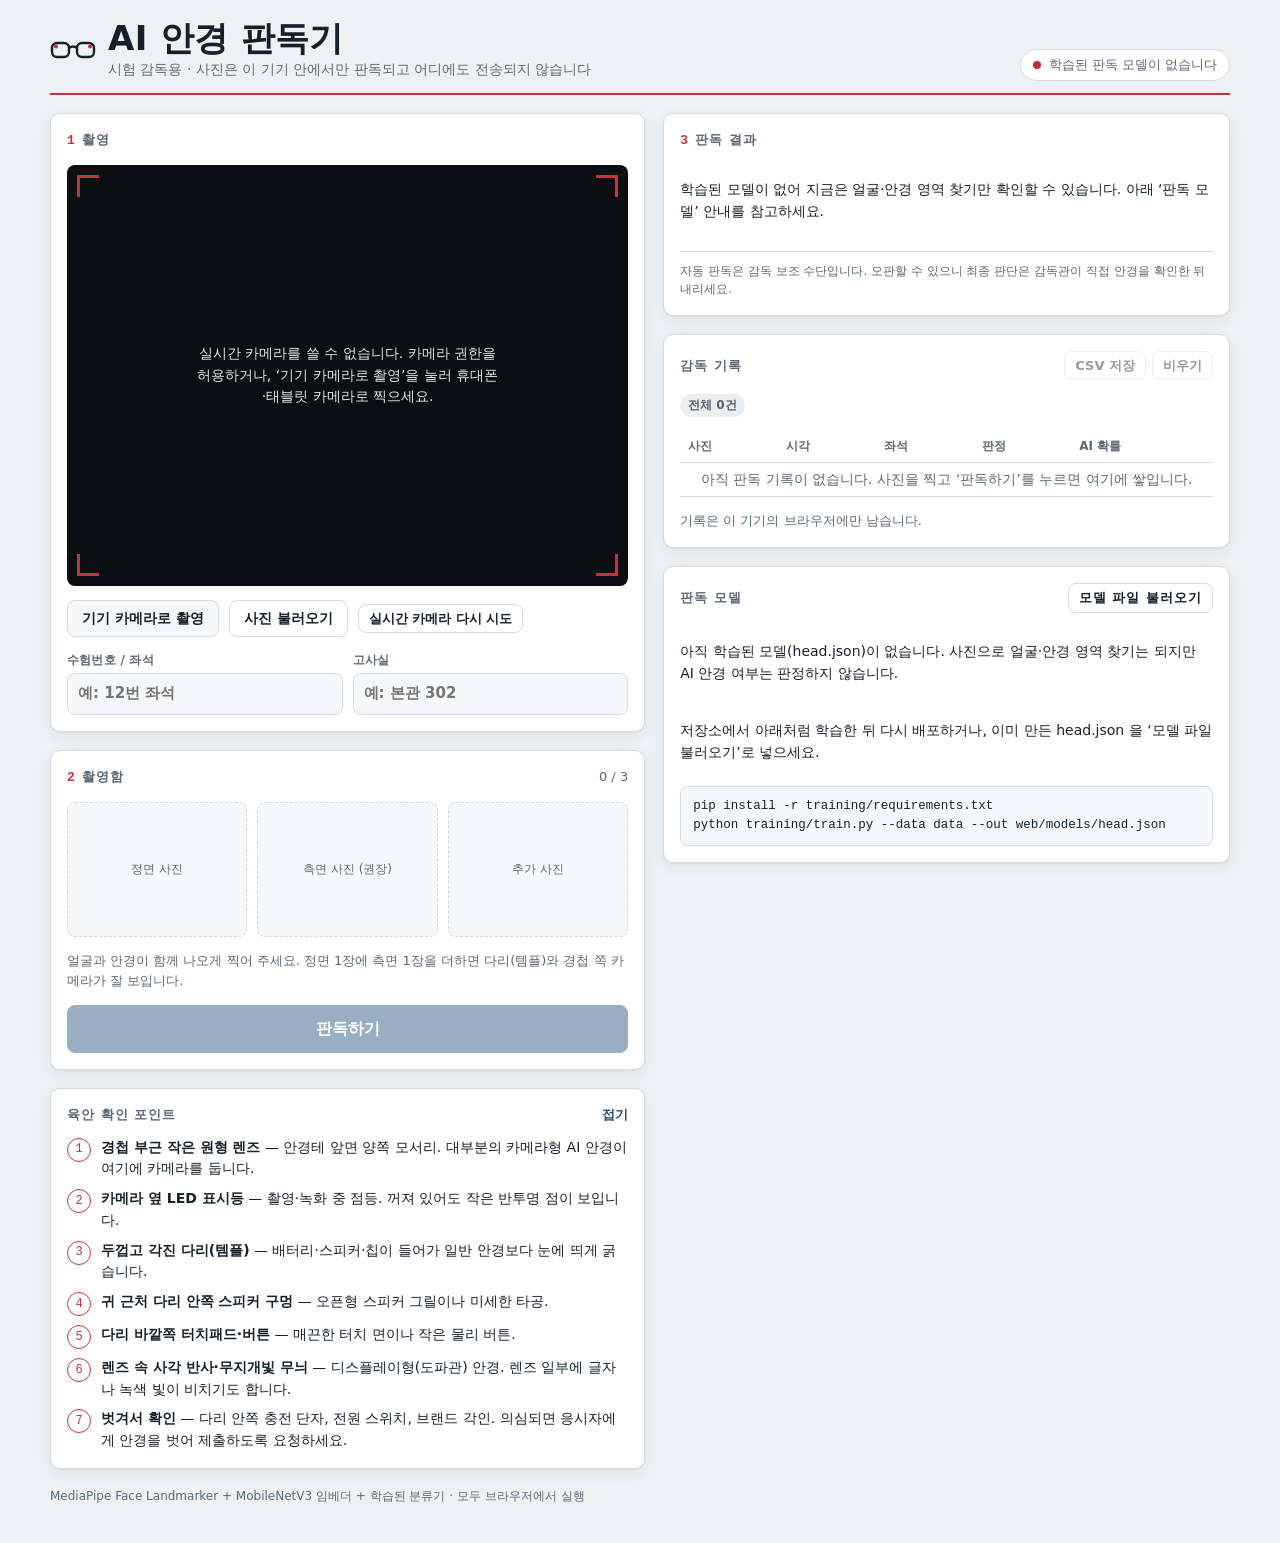
==== web/index.html @ 9c8a33b9 "AI 안경 판독기: 기기 내 ML 파이프라인과 웹 앱 - web/: GitHub Pages용 정적 앱. 카메라 촬영 → MediaPipe Face Landmarker로   안경 전" ====
<!doctype html>
<html lang="ko">
<head>
<meta charset="utf-8">
<meta name="viewport" content="width=device-width, initial-scale=1, viewport-fit=cover">
<title>AI 안경 판독기</title>
<meta name="description" content="시험 감독관이 응시자의 안경을 촬영하면 기기 안에서 AI 안경 여부를 판독합니다. 사진은 외부로 전송되지 않습니다.">
<meta name="theme-color" content="#1f4e79">
<link rel="icon" href="data:image/svg+xml,%3Csvg xmlns='http://www.w3.org/2000/svg' viewBox='0 0 46 30'%3E%3Crect x='2' y='7' width='17' height='14' rx='5' fill='none' stroke='%231f4e79' stroke-width='3'/%3E%3Crect x='27' y='7' width='17' height='14' rx='5' fill='none' stroke='%231f4e79' stroke-width='3'/%3E%3Ccircle cx='6' cy='10.5' r='2.5' fill='%23c8323c'/%3E%3C/svg%3E">
<link rel="manifest" href="manifest.webmanifest">
<link rel="stylesheet" href="styles.css">
</head>
<body>
<div class="wrap">
  <header class="top">
    <div class="brand">
      <svg width="46" height="30" viewBox="0 0 46 30" aria-hidden="true">
        <rect x="2" y="7" width="17" height="14" rx="5" fill="none" stroke="currentColor" stroke-width="2.4"/>
        <rect x="27" y="7" width="17" height="14" rx="5" fill="none" stroke="currentColor" stroke-width="2.4"/>
        <path d="M19 12 q4 -3 8 0" fill="none" stroke="currentColor" stroke-width="2.4"/>
        <circle cx="6" cy="10.5" r="2" fill="#c8323c"/>
        <circle cx="40" cy="10.5" r="2" fill="#c8323c"/>
      </svg>
      <div>
        <h1>AI 안경 판독기</h1>
        <p class="sub">시험 감독용 · 사진은 이 기기 안에서만 판독되고 어디에도 전송되지 않습니다</p>
      </div>
    </div>
    <span class="svc"><span class="dot" id="svcDot"></span><span id="svcText">판독 모델 불러오는 중…</span></span>
  </header>

  <div class="grid">
    <div class="col">
      <section class="panel" aria-labelledby="h-shoot">
        <h2 id="h-shoot"><span><span class="step">1</span>촬영</span><span id="camName" style="font-weight:500;letter-spacing:0"></span></h2>
        <div class="vf" id="vf">
          <video id="video" playsinline muted autoplay hidden></video>
          <div class="guide" id="guide" hidden></div>
          <span class="corner c1"></span><span class="corner c2"></span><span class="corner c3"></span><span class="corner c4"></span>
          <span class="zoomtag" id="zoomTag" hidden>1.0×</span>
          <div class="msg" id="vfMsg"><p id="vfMsgText">카메라를 켜는 중입니다…</p></div>
          <div class="flash" id="flash"></div>
        </div>

        <div class="controls" id="liveControls" hidden>
          <button class="shutter" id="shutter" aria-label="촬영" title="촬영 (스페이스바)"></button>
          <label class="zoom" for="zoom">확대
            <input type="range" id="zoom" min="1" max="3" step="0.1" value="1">
          </label>
          <button class="small" id="flip" hidden>카메라 전환</button>
        </div>

        <div class="controls">
          <label class="btn" for="fileCam">기기 카메라로 촬영
            <input type="file" id="fileCam" accept="image/*" capture="environment">
          </label>
          <label class="btn ghost" for="fileUp">사진 불러오기
            <input type="file" id="fileUp" accept="image/*" multiple>
          </label>
          <button class="ghost small" id="retryCam" hidden>실시간 카메라 다시 시도</button>
        </div>

        <div class="fields">
          <label class="f" for="seat">수험번호 / 좌석
            <input id="seat" type="text" autocomplete="off" placeholder="예: 12번 좌석">
          </label>
          <label class="f" for="room">고사실
            <input id="room" type="text" autocomplete="off" placeholder="예: 본관 302">
          </label>
        </div>
      </section>

      <section class="panel" aria-labelledby="h-tray">
        <h2 id="h-tray"><span><span class="step">2</span>촬영함</span><span id="trayCount" style="font-weight:500;letter-spacing:0">0 / 3</span></h2>
        <div class="tray" id="tray"></div>
        <p class="hint">얼굴과 안경이 함께 나오게 찍어 주세요. 정면 1장에 측면 1장을 더하면 다리(템플)와 경첩 쪽 카메라가 잘 보입니다.</p>
        <div class="analyze-row">
          <button class="primary" id="analyze" disabled>판독하기</button>
        </div>
      </section>

      <section class="panel">
        <details class="check" id="checklist">
          <summary>육안 확인 포인트</summary>
          <ol class="cl">
            <li><span><b>경첩 부근 작은 원형 렌즈</b> — 안경테 앞면 양쪽 모서리. 대부분의 카메라형 AI 안경이 여기에 카메라를 둡니다.</span></li>
            <li><span><b>카메라 옆 LED 표시등</b> — 촬영·녹화 중 점등. 꺼져 있어도 작은 반투명 점이 보입니다.</span></li>
            <li><span><b>두껍고 각진 다리(템플)</b> — 배터리·스피커·칩이 들어가 일반 안경보다 눈에 띄게 굵습니다.</span></li>
            <li><span><b>귀 근처 다리 안쪽 스피커 구멍</b> — 오픈형 스피커 그릴이나 미세한 타공.</span></li>
            <li><span><b>다리 바깥쪽 터치패드·버튼</b> — 매끈한 터치 면이나 작은 물리 버튼.</span></li>
            <li><span><b>렌즈 속 사각 반사·무지개빛 무늬</b> — 디스플레이형(도파관) 안경. 렌즈 일부에 글자나 녹색 빛이 비치기도 합니다.</span></li>
            <li><span><b>벗겨서 확인</b> — 다리 안쪽 충전 단자, 전원 스위치, 브랜드 각인. 의심되면 응시자에게 안경을 벗어 제출하도록 요청하세요.</span></li>
          </ol>
        </details>
      </section>
    </div>

    <div class="col">
      <section class="panel" aria-labelledby="h-result" aria-live="polite">
        <h2 id="h-result"><span><span class="step">3</span>판독 결과</span></h2>
        <div id="result"></div>
        <p class="disclaimer">자동 판독은 감독 보조 수단입니다. 오판할 수 있으니 최종 판단은 감독관이 직접 안경을 확인한 뒤 내리세요.</p>
      </section>

      <section class="panel" aria-labelledby="h-log">
        <h2 id="h-log"><span>감독 기록</span>
          <span style="display:flex;gap:6px">
            <button class="small ghost" id="exportCsv">CSV 저장</button>
            <button class="small ghost" id="clearLog">비우기</button>
          </span>
        </h2>
        <div class="counts" id="counts"></div>
        <div id="confirmBox" hidden></div>
        <div class="logwrap"><table class="log">
          <thead><tr><th>사진</th><th>시각</th><th>좌석</th><th>판정</th><th>AI 확률</th></tr></thead>
          <tbody id="logBody"></tbody>
        </table></div>
        <p class="hint">기록은 이 기기의 브라우저에만 남습니다.</p>
      </section>

      <section class="panel model" aria-labelledby="h-model">
        <h2 id="h-model"><span>판독 모델</span>
          <span style="display:flex;gap:6px">
            <label class="btn small ghost" for="headFile">모델 파일 불러오기
              <input type="file" id="headFile" accept=".json,application/json">
            </label>
            <button class="small ghost" id="resetHead" hidden>기본 모델로</button>
          </span>
        </h2>
        <div id="modelInfo"></div>
      </section>
    </div>
  </div>

  <footer class="foot">
    <span>MediaPipe Face Landmarker + MobileNetV3 임베더 + 학습된 분류기 · 모두 브라우저에서 실행</span>
    <a href="https://github.com/" id="repoLink" rel="noopener">소스 코드 · 모델 학습 방법</a>
  </footer>
</div>
<script type="module" src="app.js"></script>
</body>
</html>
---- web/styles.css ----
/* Layout: 감독관 작업대 — 왼쪽 촬영(뷰파인더·촬영함), 오른쪽 판독 결과와 감독 기록. 좁은 화면에서는 한 열. */
:root {
  --bg: #eef1f4;
  --surface: #ffffff;
  --surface-2: #f5f7f9;
  --line: #d5dbe2;
  --fg: #16202b;
  --muted: #5b6876;
  --accent: #1f4e79;          /* 감독 잉크 블루 */
  --accent-fg: #ffffff;
  --omr: #c8323c;             /* OMR 답안지 적색 — 장식 선에만 */
  --ai: #c62f2f;     --ai-bg: #fbe9e9;
  --sus: #a85d00;    --sus-bg: #fdf1df;
  --ok: #1d7a46;     --ok-bg: #e5f4ea;
  --na: #55606c;     --na-bg: #eceff2;
  --shadow: 0 1px 2px rgba(22,32,43,.06), 0 4px 16px rgba(22,32,43,.06);
  --f-display: "Pretendard", "Apple SD Gothic Neo", "Malgun Gothic", "Noto Sans KR", system-ui, sans-serif;
  --f-body: "Pretendard", "Apple SD Gothic Neo", "Malgun Gothic", "Noto Sans KR", system-ui, sans-serif;
  --f-mono: ui-monospace, "SFMono-Regular", Menlo, monospace;
  --r: 10px;
}
@media (prefers-color-scheme: dark) {
  :root:not([data-theme="light"]) {
    --bg: #0f151c; --surface: #17202a; --surface-2: #1d2733; --line: #2c3946;
    --fg: #e6ebf0; --muted: #98a5b3; --accent: #7fb2e5; --accent-fg: #0b1622; --omr: #e0646c;
    --ai: #ff7b74; --ai-bg: #3a1c1c; --sus: #f0b057; --sus-bg: #3a2a12;
    --ok: #5fcf8c; --ok-bg: #15301f; --na: #a9b4bf; --na-bg: #232d38;
    --shadow: 0 1px 2px rgba(0,0,0,.3), 0 4px 16px rgba(0,0,0,.25);
    color-scheme: dark;
  }
}
:root[data-theme="dark"] {
  --bg: #0f151c; --surface: #17202a; --surface-2: #1d2733; --line: #2c3946;
  --fg: #e6ebf0; --muted: #98a5b3; --accent: #7fb2e5; --accent-fg: #0b1622; --omr: #e0646c;
  --ai: #ff7b74; --ai-bg: #3a1c1c; --sus: #f0b057; --sus-bg: #3a2a12;
  --ok: #5fcf8c; --ok-bg: #15301f; --na: #a9b4bf; --na-bg: #232d38;
  --shadow: 0 1px 2px rgba(0,0,0,.3), 0 4px 16px rgba(0,0,0,.25);
  color-scheme: dark;
}
* { box-sizing: border-box; }
html { -webkit-text-size-adjust: 100%; }
[hidden] { display: none !important; }
img { max-width: 100%; }
body {
  margin: 0;
  background: var(--bg); color: var(--fg);
  font-family: var(--f-body); font-size: 15px; line-height: 1.55;
  padding-left: max(16px, env(safe-area-inset-left, 0px));
  padding-right: max(16px, env(safe-area-inset-right, 0px));
  padding-block: 20px 40px;
}
.wrap { max-width: 1180px; margin: 0 auto; display: grid; gap: 18px; }

header.top { display: flex; flex-wrap: wrap; align-items: flex-end; justify-content: space-between; gap: 10px 20px;
  border-bottom: 2px solid var(--omr); padding-bottom: 12px; }
.brand { display: flex; align-items: center; gap: 12px; }
.brand svg { flex: none; }
h1 { font-family: var(--f-display); font-weight: 800; font-size: clamp(26px, 4vw, 34px); line-height: 1.1; margin: 0; letter-spacing: .01em; text-wrap: balance; }
.sub { margin: 2px 0 0; color: var(--muted); font-size: 14px; }
.svc { display: inline-flex; align-items: center; gap: 8px; font-size: 13px; color: var(--muted);
  background: var(--surface); border: 1px solid var(--line); border-radius: 999px; padding: 5px 12px; }
.dot { width: 8px; height: 8px; border-radius: 50%; background: var(--na); }
.dot.on { background: var(--ok); } .dot.off { background: var(--ai); }

.grid { display: grid; grid-template-columns: minmax(0, 1.05fr) minmax(0, 1fr); gap: 18px; align-items: start; }
@media (max-width: 900px) { .grid { grid-template-columns: minmax(0, 1fr); } }
.col { display: grid; gap: 18px; min-width: 0; }

.panel { background: var(--surface); border: 1px solid var(--line); border-radius: var(--r); box-shadow: var(--shadow); padding: 16px; display: grid; gap: 14px; min-width: 0; }
.panel h2 { margin: 0; font-size: 13px; font-weight: 700; letter-spacing: .08em; color: var(--muted); display: flex; align-items: center; justify-content: space-between; gap: 8px; }
.panel h2 .step { color: var(--omr); font-family: var(--f-mono); margin-right: 6px; }

/* viewfinder */
.vf { position: relative; aspect-ratio: 4 / 3; max-width: 100%; background: #0b0f14; border-radius: 8px; overflow: hidden; }
.vf video { width: 100%; height: 100%; object-fit: cover; transform-origin: center; }
.vf .guide { position: absolute; inset: 22% 14%; border: 2px dashed rgba(255,255,255,.75); border-radius: 40% / 30%; pointer-events: none; }
.vf .guide::after { content: "안경이 이 안에 크게 들어오게"; position: absolute; left: 50%; bottom: -30px; transform: translateX(-50%); white-space: nowrap;
  color: #fff; font-size: 12px; background: rgba(0,0,0,.55); padding: 2px 8px; border-radius: 4px; }
.vf .corner { position: absolute; width: 22px; height: 22px; border: 3px solid var(--omr); }
.vf .c1 { top: 10px; left: 10px; border-right: 0; border-bottom: 0; }
.vf .c2 { top: 10px; right: 10px; border-left: 0; border-bottom: 0; }
.vf .c3 { bottom: 10px; left: 10px; border-right: 0; border-top: 0; }
.vf .c4 { bottom: 10px; right: 10px; border-left: 0; border-top: 0; }
.vf .zoomtag { position: absolute; top: 12px; left: 50%; transform: translateX(-50%); font-family: var(--f-mono); font-size: 12px; color: #fff; background: rgba(0,0,0,.5); padding: 2px 8px; border-radius: 4px; }
.vf .msg { position: absolute; inset: 0; display: grid; place-items: center; text-align: center; padding: 24px; color: #dfe6ee; gap: 12px; align-content: center; }
.vf .msg p { margin: 0; max-width: 34ch; font-size: 14px; }
.vf .flash { position: absolute; inset: 0; background: #fff; opacity: 0; pointer-events: none; transition: opacity .25s; }
.vf .flash.go { opacity: .8; transition: none; }

.controls { display: flex; flex-wrap: wrap; gap: 10px; align-items: center; }
.zoom { display: flex; align-items: center; gap: 8px; flex: 1 1 180px; min-width: 0; font-size: 13px; color: var(--muted); }
.zoom input { flex: 1; min-width: 0; accent-color: var(--accent); }

button, .btn { font: inherit; font-weight: 600; font-size: 14px; border-radius: 8px; padding: 9px 14px; cursor: pointer; border: 1px solid var(--line);
  background: var(--surface-2); color: var(--fg); display: inline-flex; align-items: center; justify-content: center; gap: 6px; line-height: 1.2; }
button:hover:not(:disabled), .btn:hover { border-color: var(--accent); }
button:focus-visible, .btn:focus-within, input:focus-visible, select:focus-visible { outline: 3px solid color-mix(in srgb, var(--accent) 45%, transparent); outline-offset: 2px; }
button:disabled { opacity: .45; cursor: not-allowed; }
.primary { background: var(--accent); color: var(--accent-fg); border-color: var(--accent); }
.shutter { width: 64px; height: 64px; border-radius: 50%; padding: 0; background: var(--surface); border: 4px solid var(--accent); position: relative; flex: none; }
.shutter::after { content: ""; position: absolute; inset: 6px; border-radius: 50%; background: var(--omr); }
.shutter:active::after { inset: 9px; }
.btn input[type=file] { position: absolute; width: 1px; height: 1px; opacity: 0; pointer-events: none; }
.btn { position: relative; }
.ghost { background: transparent; }
.small { padding: 6px 10px; font-size: 13px; }

.fields { display: grid; grid-template-columns: repeat(auto-fit, minmax(150px, 1fr)); gap: 10px; }
label.f { display: grid; gap: 4px; font-size: 12px; color: var(--muted); font-weight: 600; letter-spacing: .02em; }
label.f input { font: inherit; font-variant-numeric: tabular-nums; font-size: 15px; color: var(--fg); background: var(--surface-2); border: 1px solid var(--line); border-radius: 8px; padding: 8px 10px; width: 100%; }

/* tray */
.tray { display: grid; grid-template-columns: repeat(3, minmax(0, 1fr)); gap: 10px; }
.slot { aspect-ratio: 4 / 3; border: 1.5px dashed var(--line); border-radius: 8px; display: grid; place-items: center; color: var(--muted); font-size: 12px; text-align: center; position: relative; overflow: hidden; background: var(--surface-2); }
.slot img { width: 100%; height: 100%; object-fit: cover; }
.slot .rm { position: absolute; top: 4px; right: 4px; width: 26px; height: 26px; padding: 0; border-radius: 50%; background: rgba(0,0,0,.6); color: #fff; border: 0; font-size: 15px; }
.slot .lbl { position: absolute; left: 4px; bottom: 4px; font-size: 11px; background: rgba(0,0,0,.6); color: #fff; padding: 1px 6px; border-radius: 4px; }
.hint { margin: 0; font-size: 13px; color: var(--muted); }
.analyze-row { display: flex; gap: 10px; flex-wrap: wrap; }
.analyze-row .primary { flex: 1 1 220px; padding: 13px 16px; font-size: 16px; }

/* result */
.verdict { border-radius: 10px; padding: 16px; display: grid; gap: 10px; border: 1px solid transparent; }
.verdict.ai { background: var(--ai-bg); border-color: color-mix(in srgb, var(--ai) 40%, transparent); --v: var(--ai); }
.verdict.sus { background: var(--sus-bg); border-color: color-mix(in srgb, var(--sus) 40%, transparent); --v: var(--sus); }
.verdict.ok { background: var(--ok-bg); border-color: color-mix(in srgb, var(--ok) 40%, transparent); --v: var(--ok); }
.verdict.na { background: var(--na-bg); border-color: var(--line); --v: var(--na); }
.vhead { display: flex; align-items: center; justify-content: space-between; gap: 10px; flex-wrap: wrap; }
.vlabel { font-family: var(--f-display); font-weight: 800; font-size: clamp(24px, 3.4vw, 30px); color: var(--v); line-height: 1.1; }
.badge { font-size: 11px; font-weight: 700; letter-spacing: .06em; padding: 2px 8px; border-radius: 4px; background: var(--surface); color: var(--muted); border: 1px solid var(--line); }
.meter { display: grid; gap: 4px; }
.meter .bar { height: 8px; border-radius: 4px; background: color-mix(in srgb, var(--v) 18%, transparent); overflow: hidden; }
.meter .bar i { display: block; height: 100%; background: var(--v); border-radius: 4px; transition: width .5s; }
.meter .cap { display: flex; justify-content: space-between; font-size: 12px; color: var(--muted); font-variant-numeric: tabular-nums; }
.vsum { margin: 0; font-size: 15px; }
.vmodel { font-size: 13px; color: var(--muted); margin: 0; }
.vmodel b { color: var(--fg); }
.sec h3 { margin: 0 0 6px; font-size: 13px; font-weight: 700; color: var(--muted); }
ul.ev { list-style: none; margin: 0; padding: 0; display: grid; gap: 6px; }
ul.ev li { display: grid; grid-template-columns: auto minmax(0, 1fr); gap: 10px; align-items: start; padding: 8px 10px; background: var(--surface-2); border-radius: 8px; font-size: 14px; }
.chip { font-size: 11px; font-weight: 700; padding: 2px 7px; border-radius: 999px; white-space: nowrap; margin-top: 2px; }
.chip.ai { background: var(--ai-bg); color: var(--ai); }
.chip.reg { background: var(--ok-bg); color: var(--ok); }
.chip.neu { background: var(--na-bg); color: var(--na); }
ul.ev b { font-weight: 600; }
ol.steps { margin: 0; padding-left: 20px; display: grid; gap: 4px; font-size: 14px; }
.status { display: flex; align-items: center; gap: 10px; font-size: 14px; color: var(--muted); }
.spin { width: 18px; height: 18px; border: 2.5px solid var(--line); border-top-color: var(--accent); border-radius: 50%; animation: sp 0.8s linear infinite; flex: none; }
@keyframes sp { to { transform: rotate(360deg); } }
.err { background: var(--ai-bg); color: var(--fg); border-radius: 8px; padding: 10px 12px; font-size: 14px; }
.disclaimer { font-size: 12px; color: var(--muted); margin: 0; border-top: 1px solid var(--line); padding-top: 10px; }

/* log */
.logwrap { overflow-x: auto; }
table.log { width: 100%; border-collapse: collapse; font-size: 13px; min-width: 460px; }
table.log th { text-align: left; font-weight: 600; color: var(--muted); font-size: 12px; padding: 6px 8px; border-bottom: 1px solid var(--line); white-space: nowrap; }
table.log td { padding: 6px 8px; border-bottom: 1px solid var(--line); vertical-align: middle; }
table.log td.mono { font-family: var(--f-mono); font-variant-numeric: tabular-nums; white-space: nowrap; }
table.log img { width: 52px; height: 39px; object-fit: cover; border-radius: 4px; display: block; }
.pill { font-size: 12px; font-weight: 700; padding: 2px 8px; border-radius: 999px; white-space: nowrap; }
.pill.ai { background: var(--ai-bg); color: var(--ai); } .pill.sus { background: var(--sus-bg); color: var(--sus); }
.pill.ok { background: var(--ok-bg); color: var(--ok); } .pill.na { background: var(--na-bg); color: var(--na); }
.counts { display: flex; flex-wrap: wrap; gap: 6px; }
.empty { color: var(--muted); font-size: 14px; text-align: center; padding: 14px 8px; }
.confirm { display: flex; flex-wrap: wrap; gap: 8px; align-items: center; font-size: 13px; background: var(--ai-bg); padding: 8px 10px; border-radius: 8px; }

/* checklist */
details.check summary { cursor: pointer; font-weight: 700; font-size: 13px; letter-spacing: .08em; color: var(--muted); list-style: none; display: flex; justify-content: space-between; }
details.check summary::-webkit-details-marker { display: none; }
details.check summary::after { content: "펼치기"; font-weight: 600; letter-spacing: 0; color: var(--accent); }
details.check[open] summary::after { content: "접기"; }
.cl { margin: 12px 0 0; padding: 0; list-style: none; display: grid; gap: 8px; counter-reset: c; }
.cl li { display: grid; grid-template-columns: 26px minmax(0, 1fr); gap: 8px; font-size: 14px; counter-increment: c; }
.cl li::before { content: counter(c); font-family: var(--f-mono); font-size: 12px; width: 22px; height: 22px; border-radius: 50%; border: 1.5px solid var(--omr); color: var(--omr); display: grid; place-items: center; margin-top: 1px; }
.cl b { font-weight: 600; }

@media (prefers-reduced-motion: reduce) { .spin { animation-duration: 2.4s; } .meter .bar i, .vf .flash { transition: none; } }

/* on-device model additions */
.probs { display: grid; gap: 6px; }
.prow { display: grid; grid-template-columns: 7.5em minmax(0, 1fr) 3.2em; gap: 8px; align-items: center; font-size: 13px; }
.prow .pb { height: 8px; border-radius: 4px; background: var(--surface-2); overflow: hidden; border: 1px solid var(--line); }
.prow .pb i { display: block; height: 100%; }
.prow .pv { text-align: right; font-variant-numeric: tabular-nums; color: var(--muted); }
.prow.ai .pb i { background: var(--ai); } .prow.reg .pb i { background: var(--ok); } .prow.na .pb i { background: var(--na); }
.shots { display: grid; gap: 10px; }
.shot { display: grid; grid-template-columns: minmax(0, 2fr) minmax(0, 1fr) minmax(0, 1fr); gap: 6px; align-items: end; }
.shot figure { margin: 0; display: grid; gap: 3px; min-width: 0; }
.shot canvas, .shot img { width: 100%; height: 72px; object-fit: contain; background: var(--surface-2); border-radius: 6px; border: 1px solid var(--line); }
.shot figcaption { font-size: 11px; color: var(--muted); }
.shot .noface { grid-column: 1 / -1; font-size: 13px; color: var(--muted); background: var(--surface-2); border-radius: 6px; padding: 8px 10px; }
.shot-head { display: flex; justify-content: space-between; gap: 8px; font-size: 12px; color: var(--muted); grid-column: 1 / -1; }
.shot-head b { color: var(--fg); font-weight: 600; }
.setup { display: grid; gap: 8px; font-size: 14px; }
.setup code, .model code { font-family: var(--f-mono); font-size: 12.5px; background: var(--surface-2); border: 1px solid var(--line); border-radius: 4px; padding: 1px 5px; }
.setup pre { margin: 0; font-family: var(--f-mono); font-size: 12.5px; background: var(--surface-2); border: 1px solid var(--line); border-radius: 8px; padding: 10px 12px; overflow-x: auto; }
.model dl { margin: 0; display: grid; grid-template-columns: auto minmax(0, 1fr); gap: 4px 14px; font-size: 13px; }
.model dt { color: var(--muted); }
.model dd { margin: 0; font-variant-numeric: tabular-nums; overflow-wrap: anywhere; }
.warnbox { background: var(--sus-bg); color: var(--fg); border-radius: 8px; padding: 10px 12px; font-size: 13px; }
footer.foot { font-size: 12px; color: var(--muted); display: flex; flex-wrap: wrap; gap: 6px 16px; justify-content: space-between; }
footer.foot a { color: var(--accent); }

#result { display: grid; gap: 14px; }
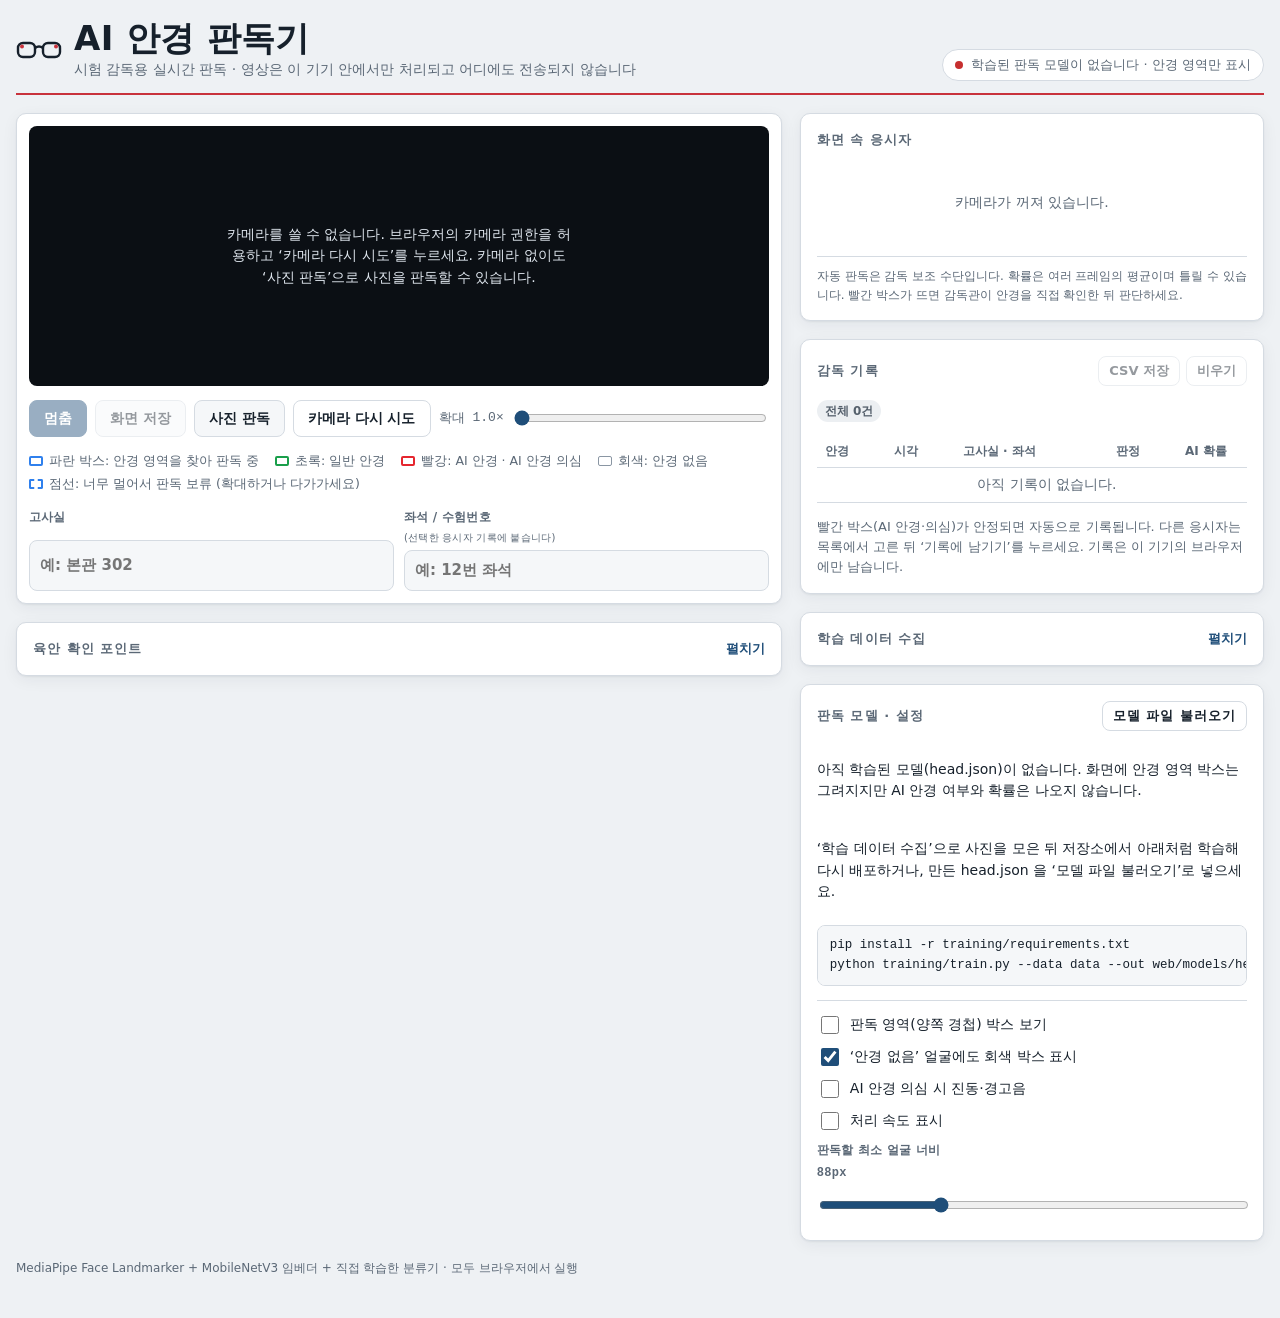
==== commit d1f1f85b: "실시간 카메라 판독: 안경마다 색 박스와 확률 표시 - 카메라 화면 위에 응시자마다 안경 박스를 그린다.   파란색은 인식·판독 중, 초록은 일반 안경, 빨강은 AI 안경 또는 의" ====
--- a/web/index.html
+++ b/web/index.html
@@ -4,7 +4,7 @@
 <meta charset="utf-8">
 <meta name="viewport" content="width=device-width, initial-scale=1, viewport-fit=cover">
 <title>AI 안경 판독기</title>
-<meta name="description" content="시험 감독관이 응시자의 안경을 촬영하면 기기 안에서 AI 안경 여부를 판독합니다. 사진은 외부로 전송되지 않습니다.">
+<meta name="description" content="시험 감독관이 카메라로 응시자를 비추면 안경마다 박스를 그리고 AI 안경 여부와 확률을 실시간으로 표시합니다. 영상은 기기 안에서만 처리되고 전송되지 않습니다.">
 <meta name="theme-color" content="#1f4e79">
 <link rel="icon" href="data:image/svg+xml,%3Csvg xmlns='http://www.w3.org/2000/svg' viewBox='0 0 46 30'%3E%3Crect x='2' y='7' width='17' height='14' rx='5' fill='none' stroke='%231f4e79' stroke-width='3'/%3E%3Crect x='27' y='7' width='17' height='14' rx='5' fill='none' stroke='%231f4e79' stroke-width='3'/%3E%3Ccircle cx='6' cy='10.5' r='2.5' fill='%23c8323c'/%3E%3C/svg%3E">
 <link rel="manifest" href="manifest.webmanifest">
@@ -23,59 +23,55 @@
       </svg>
       <div>
         <h1>AI 안경 판독기</h1>
-        <p class="sub">시험 감독용 · 사진은 이 기기 안에서만 판독되고 어디에도 전송되지 않습니다</p>
+        <p class="sub">시험 감독용 실시간 판독 · 영상은 이 기기 안에서만 처리되고 어디에도 전송되지 않습니다</p>
       </div>
     </div>
-    <span class="svc"><span class="dot" id="svcDot"></span><span id="svcText">판독 모델 불러오는 중…</span></span>
+    <span class="svc"><span class="dot" id="svcDot"></span><span id="svcText">판독 엔진 불러오는 중…</span></span>
   </header>
 
   <div class="grid">
     <div class="col">
-      <section class="panel" aria-labelledby="h-shoot">
-        <h2 id="h-shoot"><span><span class="step">1</span>촬영</span><span id="camName" style="font-weight:500;letter-spacing:0"></span></h2>
-        <div class="vf" id="vf">
-          <video id="video" playsinline muted autoplay hidden></video>
-          <div class="guide" id="guide" hidden></div>
-          <span class="corner c1"></span><span class="corner c2"></span><span class="corner c3"></span><span class="corner c4"></span>
-          <span class="zoomtag" id="zoomTag" hidden>1.0×</span>
-          <div class="msg" id="vfMsg"><p id="vfMsgText">카메라를 켜는 중입니다…</p></div>
-          <div class="flash" id="flash"></div>
+      <section class="panel stagepanel" aria-label="카메라 화면">
+        <div class="stage" id="stage">
+          <video id="video" playsinline muted autoplay></video>
+          <canvas id="view" aria-label="카메라 화면과 안경 판독 박스"></canvas>
+          <div class="hud">
+            <span class="mode" id="modeTag" hidden><i></i><span id="modeText">실시간</span></span>
+            <span class="perf" id="perfTag" hidden></span>
+          </div>
+          <div class="alert" id="alertBanner" role="alert" hidden></div>
+          <div class="msg" id="stageMsg"><span class="spin"></span><p id="stageMsgText">카메라를 켜는 중입니다…</p></div>
         </div>
 
-        <div class="controls" id="liveControls" hidden>
-          <button class="shutter" id="shutter" aria-label="촬영" title="촬영 (스페이스바)"></button>
-          <label class="zoom" for="zoom">확대
-            <input type="range" id="zoom" min="1" max="3" step="0.1" value="1">
+        <div class="toolbar">
+          <button id="pauseBtn" class="primary" disabled title="화면 멈춤 / 다시 시작 (스페이스바)">멈춤</button>
+          <button id="snapBtn" disabled title="박스가 그려진 화면을 이 기기에 저장 (S)">화면 저장</button>
+          <label class="btn" for="photoIn" title="사진 파일을 같은 방식으로 판독">사진 판독
+            <input type="file" id="photoIn" accept="image/*">
           </label>
-          <button class="small" id="flip" hidden>카메라 전환</button>
+          <button id="liveBtn" class="ghost" hidden>실시간으로 돌아가기</button>
+          <button id="flipBtn" class="ghost" hidden>카메라 전환</button>
+          <button id="retryCam" class="ghost" hidden>카메라 다시 시도</button>
+          <label class="zoom" for="zoom">확대 <span id="zoomVal" class="mono">1.0×</span>
+            <input type="range" id="zoom" min="1" max="4" step="0.1" value="1">
+          </label>
         </div>
 
-        <div class="controls">
-          <label class="btn" for="fileCam">기기 카메라로 촬영
-            <input type="file" id="fileCam" accept="image/*" capture="environment">
-          </label>
-          <label class="btn ghost" for="fileUp">사진 불러오기
-            <input type="file" id="fileUp" accept="image/*" multiple>
-          </label>
-          <button class="ghost small" id="retryCam" hidden>실시간 카메라 다시 시도</button>
-        </div>
+        <ul class="legend" aria-label="박스 색 안내">
+          <li><i class="sw det"></i>파란 박스: 안경 영역을 찾아 판독 중</li>
+          <li><i class="sw ok"></i>초록: 일반 안경</li>
+          <li><i class="sw ai"></i>빨강: AI 안경 · AI 안경 의심</li>
+          <li><i class="sw na"></i>회색: 안경 없음</li>
+          <li><i class="sw far"></i>점선: 너무 멀어서 판독 보류 (확대하거나 다가가세요)</li>
+        </ul>
 
         <div class="fields">
-          <label class="f" for="seat">수험번호 / 좌석
-            <input id="seat" type="text" autocomplete="off" placeholder="예: 12번 좌석">
-          </label>
           <label class="f" for="room">고사실
             <input id="room" type="text" autocomplete="off" placeholder="예: 본관 302">
           </label>
-        </div>
-      </section>
-
-      <section class="panel" aria-labelledby="h-tray">
-        <h2 id="h-tray"><span><span class="step">2</span>촬영함</span><span id="trayCount" style="font-weight:500;letter-spacing:0">0 / 3</span></h2>
-        <div class="tray" id="tray"></div>
-        <p class="hint">얼굴과 안경이 함께 나오게 찍어 주세요. 정면 1장에 측면 1장을 더하면 다리(템플)와 경첩 쪽 카메라가 잘 보입니다.</p>
-        <div class="analyze-row">
-          <button class="primary" id="analyze" disabled>판독하기</button>
+          <label class="f" for="seat">좌석 / 수험번호 <small>(선택한 응시자 기록에 붙습니다)</small>
+            <input id="seat" type="text" autocomplete="off" placeholder="예: 12번 좌석">
+          </label>
         </div>
       </section>
 
@@ -96,15 +92,16 @@
     </div>
 
     <div class="col">
-      <section class="panel" aria-labelledby="h-result" aria-live="polite">
-        <h2 id="h-result"><span><span class="step">3</span>판독 결과</span></h2>
-        <div id="result"></div>
-        <p class="disclaimer">자동 판독은 감독 보조 수단입니다. 오판할 수 있으니 최종 판단은 감독관이 직접 안경을 확인한 뒤 내리세요.</p>
+      <section class="panel" aria-labelledby="h-people">
+        <h2 id="h-people"><span>화면 속 응시자</span><span id="peopleCount" class="mono"></span></h2>
+        <div id="people" class="people"></div>
+        <div id="detail" class="detail" hidden></div>
+        <p class="disclaimer">자동 판독은 감독 보조 수단입니다. 확률은 여러 프레임의 평균이며 틀릴 수 있습니다. 빨간 박스가 뜨면 감독관이 안경을 직접 확인한 뒤 판단하세요.</p>
       </section>
 
       <section class="panel" aria-labelledby="h-log">
         <h2 id="h-log"><span>감독 기록</span>
-          <span style="display:flex;gap:6px">
+          <span class="btns">
             <button class="small ghost" id="exportCsv">CSV 저장</button>
             <button class="small ghost" id="clearLog">비우기</button>
           </span>
@@ -112,15 +109,47 @@
         <div class="counts" id="counts"></div>
         <div id="confirmBox" hidden></div>
         <div class="logwrap"><table class="log">
-          <thead><tr><th>사진</th><th>시각</th><th>좌석</th><th>판정</th><th>AI 확률</th></tr></thead>
+          <thead><tr><th>안경</th><th>시각</th><th>고사실 · 좌석</th><th>판정</th><th>AI 확률</th></tr></thead>
           <tbody id="logBody"></tbody>
         </table></div>
-        <p class="hint">기록은 이 기기의 브라우저에만 남습니다.</p>
+        <p class="hint">빨간 박스(AI 안경·의심)가 안정되면 자동으로 기록됩니다. 다른 응시자는 목록에서 고른 뒤 ‘기록에 남기기’를 누르세요. 기록은 이 기기의 브라우저에만 남습니다.</p>
+      </section>
+
+      <section class="panel" aria-labelledby="h-collect">
+        <details class="check" id="collectBox">
+          <summary id="h-collect">학습 데이터 수집 <span id="collectBadge" class="pill na" hidden></span></summary>
+          <div class="collect">
+            <p class="hint">판독 정확도는 학습 사진에서 나옵니다. 동의를 받은 사람에게 안경을 씌우고 이 화면으로 비추면 얼굴 부분만 잘라 모아 둡니다. ZIP을 받아 <code>data/</code>에 풀고 <code>training/train.py</code>로 다시 학습하세요.</p>
+            <div class="fields">
+              <label class="f" for="cLabel">정답
+                <select id="cLabel">
+                  <option value="ai_glasses">AI 안경</option>
+                  <option value="regular_glasses">일반 안경</option>
+                  <option value="no_glasses">안경 없음</option>
+                </select>
+              </label>
+              <label class="f" for="cSession">사람 / 세션 ID
+                <span class="inl"><input id="cSession" type="text" autocomplete="off" value="p01" maxlength="24"><button class="small ghost" id="cNext" title="다음 사람">다음</button></span>
+              </label>
+              <label class="f" for="cDevice">안경 기종 (선택)
+                <input id="cDevice" type="text" autocomplete="off" placeholder="예: rayban-meta" maxlength="32">
+              </label>
+            </div>
+            <div class="controls">
+              <button id="cAuto" class="primary" disabled>자동 수집 시작</button>
+              <button id="cOne" disabled>지금 1장</button>
+              <button id="cZip" class="ghost" disabled>ZIP 내려받기</button>
+              <button id="cClear" class="ghost small" disabled>비우기</button>
+            </div>
+            <div id="cStats" class="counts"></div>
+            <p class="hint">사람마다 세션 ID를 바꾸세요(‘다음’). 같은 사람의 사진이 학습과 검증에 섞이지 않게 묶는 데 쓰입니다. 정면·45°·측면, 고개 숙인 자세, 1~3m 거리를 골고루 담으세요. 모은 사진은 ZIP으로 받기 전까지 이 탭에만 있습니다.</p>
+          </div>
+        </details>
       </section>
 
       <section class="panel model" aria-labelledby="h-model">
-        <h2 id="h-model"><span>판독 모델</span>
-          <span style="display:flex;gap:6px">
+        <h2 id="h-model"><span>판독 모델 · 설정</span>
+          <span class="btns">
             <label class="btn small ghost" for="headFile">모델 파일 불러오기
               <input type="file" id="headFile" accept=".json,application/json">
             </label>
@@ -128,12 +157,21 @@
           </span>
         </h2>
         <div id="modelInfo"></div>
+        <div class="settings">
+          <label class="tog"><input type="checkbox" id="optHinge"> 판독 영역(양쪽 경첩) 박스 보기</label>
+          <label class="tog"><input type="checkbox" id="optNoGlasses" checked> ‘안경 없음’ 얼굴에도 회색 박스 표시</label>
+          <label class="tog"><input type="checkbox" id="optSound"> AI 안경 의심 시 진동·경고음</label>
+          <label class="tog"><input type="checkbox" id="optPerf"> 처리 속도 표시</label>
+          <label class="f" for="optMinFace">판독할 최소 얼굴 너비 <span id="optMinFaceVal" class="mono"></span>
+            <input type="range" id="optMinFace" min="48" max="200" step="4" value="88">
+          </label>
+        </div>
       </section>
     </div>
   </div>
 
   <footer class="foot">
-    <span>MediaPipe Face Landmarker + MobileNetV3 임베더 + 학습된 분류기 · 모두 브라우저에서 실행</span>
+    <span>MediaPipe Face Landmarker + MobileNetV3 임베더 + 직접 학습한 분류기 · 모두 브라우저에서 실행</span>
     <a href="https://github.com/" id="repoLink" rel="noopener">소스 코드 · 모델 학습 방법</a>
   </footer>
 </div>
--- a/web/styles.css
+++ b/web/styles.css
@@ -49,7 +49,7 @@
   padding-right: max(16px, env(safe-area-inset-right, 0px));
   padding-block: 20px 40px;
 }
-.wrap { max-width: 1180px; margin: 0 auto; display: grid; gap: 18px; }
+.wrap { max-width: 1440px; margin: 0 auto; display: grid; gap: 18px; }
 
 header.top { display: flex; flex-wrap: wrap; align-items: flex-end; justify-content: space-between; gap: 10px 20px;
   border-bottom: 2px solid var(--omr); padding-bottom: 12px; }
@@ -62,30 +62,13 @@
 .dot { width: 8px; height: 8px; border-radius: 50%; background: var(--na); }
 .dot.on { background: var(--ok); } .dot.off { background: var(--ai); }
 
-.grid { display: grid; grid-template-columns: minmax(0, 1.05fr) minmax(0, 1fr); gap: 18px; align-items: start; }
+.grid { display: grid; grid-template-columns: minmax(0, 1.65fr) minmax(320px, 1fr); gap: 18px; align-items: start; }
 @media (max-width: 900px) { .grid { grid-template-columns: minmax(0, 1fr); } }
 .col { display: grid; gap: 18px; min-width: 0; }
 
 .panel { background: var(--surface); border: 1px solid var(--line); border-radius: var(--r); box-shadow: var(--shadow); padding: 16px; display: grid; gap: 14px; min-width: 0; }
 .panel h2 { margin: 0; font-size: 13px; font-weight: 700; letter-spacing: .08em; color: var(--muted); display: flex; align-items: center; justify-content: space-between; gap: 8px; }
 .panel h2 .step { color: var(--omr); font-family: var(--f-mono); margin-right: 6px; }
-
-/* viewfinder */
-.vf { position: relative; aspect-ratio: 4 / 3; max-width: 100%; background: #0b0f14; border-radius: 8px; overflow: hidden; }
-.vf video { width: 100%; height: 100%; object-fit: cover; transform-origin: center; }
-.vf .guide { position: absolute; inset: 22% 14%; border: 2px dashed rgba(255,255,255,.75); border-radius: 40% / 30%; pointer-events: none; }
-.vf .guide::after { content: "안경이 이 안에 크게 들어오게"; position: absolute; left: 50%; bottom: -30px; transform: translateX(-50%); white-space: nowrap;
-  color: #fff; font-size: 12px; background: rgba(0,0,0,.55); padding: 2px 8px; border-radius: 4px; }
-.vf .corner { position: absolute; width: 22px; height: 22px; border: 3px solid var(--omr); }
-.vf .c1 { top: 10px; left: 10px; border-right: 0; border-bottom: 0; }
-.vf .c2 { top: 10px; right: 10px; border-left: 0; border-bottom: 0; }
-.vf .c3 { bottom: 10px; left: 10px; border-right: 0; border-top: 0; }
-.vf .c4 { bottom: 10px; right: 10px; border-left: 0; border-top: 0; }
-.vf .zoomtag { position: absolute; top: 12px; left: 50%; transform: translateX(-50%); font-family: var(--f-mono); font-size: 12px; color: #fff; background: rgba(0,0,0,.5); padding: 2px 8px; border-radius: 4px; }
-.vf .msg { position: absolute; inset: 0; display: grid; place-items: center; text-align: center; padding: 24px; color: #dfe6ee; gap: 12px; align-content: center; }
-.vf .msg p { margin: 0; max-width: 34ch; font-size: 14px; }
-.vf .flash { position: absolute; inset: 0; background: #fff; opacity: 0; pointer-events: none; transition: opacity .25s; }
-.vf .flash.go { opacity: .8; transition: none; }
 
 .controls { display: flex; flex-wrap: wrap; gap: 10px; align-items: center; }
 .zoom { display: flex; align-items: center; gap: 8px; flex: 1 1 180px; min-width: 0; font-size: 13px; color: var(--muted); }
@@ -97,9 +80,6 @@
 button:focus-visible, .btn:focus-within, input:focus-visible, select:focus-visible { outline: 3px solid color-mix(in srgb, var(--accent) 45%, transparent); outline-offset: 2px; }
 button:disabled { opacity: .45; cursor: not-allowed; }
 .primary { background: var(--accent); color: var(--accent-fg); border-color: var(--accent); }
-.shutter { width: 64px; height: 64px; border-radius: 50%; padding: 0; background: var(--surface); border: 4px solid var(--accent); position: relative; flex: none; }
-.shutter::after { content: ""; position: absolute; inset: 6px; border-radius: 50%; background: var(--omr); }
-.shutter:active::after { inset: 9px; }
 .btn input[type=file] { position: absolute; width: 1px; height: 1px; opacity: 0; pointer-events: none; }
 .btn { position: relative; }
 .ghost { background: transparent; }
@@ -109,15 +89,7 @@
 label.f { display: grid; gap: 4px; font-size: 12px; color: var(--muted); font-weight: 600; letter-spacing: .02em; }
 label.f input { font: inherit; font-variant-numeric: tabular-nums; font-size: 15px; color: var(--fg); background: var(--surface-2); border: 1px solid var(--line); border-radius: 8px; padding: 8px 10px; width: 100%; }
 
-/* tray */
-.tray { display: grid; grid-template-columns: repeat(3, minmax(0, 1fr)); gap: 10px; }
-.slot { aspect-ratio: 4 / 3; border: 1.5px dashed var(--line); border-radius: 8px; display: grid; place-items: center; color: var(--muted); font-size: 12px; text-align: center; position: relative; overflow: hidden; background: var(--surface-2); }
-.slot img { width: 100%; height: 100%; object-fit: cover; }
-.slot .rm { position: absolute; top: 4px; right: 4px; width: 26px; height: 26px; padding: 0; border-radius: 50%; background: rgba(0,0,0,.6); color: #fff; border: 0; font-size: 15px; }
-.slot .lbl { position: absolute; left: 4px; bottom: 4px; font-size: 11px; background: rgba(0,0,0,.6); color: #fff; padding: 1px 6px; border-radius: 4px; }
 .hint { margin: 0; font-size: 13px; color: var(--muted); }
-.analyze-row { display: flex; gap: 10px; flex-wrap: wrap; }
-.analyze-row .primary { flex: 1 1 220px; padding: 13px 16px; font-size: 16px; }
 
 /* result */
 .verdict { border-radius: 10px; padding: 16px; display: grid; gap: 10px; border: 1px solid transparent; }
@@ -183,14 +155,6 @@
 .prow .pb i { display: block; height: 100%; }
 .prow .pv { text-align: right; font-variant-numeric: tabular-nums; color: var(--muted); }
 .prow.ai .pb i { background: var(--ai); } .prow.reg .pb i { background: var(--ok); } .prow.na .pb i { background: var(--na); }
-.shots { display: grid; gap: 10px; }
-.shot { display: grid; grid-template-columns: minmax(0, 2fr) minmax(0, 1fr) minmax(0, 1fr); gap: 6px; align-items: end; }
-.shot figure { margin: 0; display: grid; gap: 3px; min-width: 0; }
-.shot canvas, .shot img { width: 100%; height: 72px; object-fit: contain; background: var(--surface-2); border-radius: 6px; border: 1px solid var(--line); }
-.shot figcaption { font-size: 11px; color: var(--muted); }
-.shot .noface { grid-column: 1 / -1; font-size: 13px; color: var(--muted); background: var(--surface-2); border-radius: 6px; padding: 8px 10px; }
-.shot-head { display: flex; justify-content: space-between; gap: 8px; font-size: 12px; color: var(--muted); grid-column: 1 / -1; }
-.shot-head b { color: var(--fg); font-weight: 600; }
 .setup { display: grid; gap: 8px; font-size: 14px; }
 .setup code, .model code { font-family: var(--f-mono); font-size: 12.5px; background: var(--surface-2); border: 1px solid var(--line); border-radius: 4px; padding: 1px 5px; }
 .setup pre { margin: 0; font-family: var(--f-mono); font-size: 12.5px; background: var(--surface-2); border: 1px solid var(--line); border-radius: 8px; padding: 10px 12px; overflow-x: auto; }
@@ -201,4 +165,75 @@
 footer.foot { font-size: 12px; color: var(--muted); display: flex; flex-wrap: wrap; gap: 6px 16px; justify-content: space-between; }
 footer.foot a { color: var(--accent); }
 
-#result { display: grid; gap: 14px; }
+
+/* ---------------- live stage ---------------- */
+.mono { font-family: var(--f-mono); font-variant-numeric: tabular-nums; }
+.btns { display: flex; gap: 6px; flex-wrap: wrap; }
+.stagepanel { padding: 12px; }
+.stage { position: relative; background: #0b0f14; border-radius: 8px; overflow: hidden; min-height: 260px;
+  display: flex; align-items: center; justify-content: center; }
+.stage video { position: absolute; inset: 0; width: 100%; height: 100%; object-fit: contain; opacity: 0; pointer-events: none; }
+.stage canvas { position: relative; display: block; cursor: crosshair; touch-action: manipulation; }
+.stage .hud { position: absolute; top: 10px; left: 10px; right: 10px; display: flex; justify-content: space-between; gap: 8px; pointer-events: none; }
+.stage .mode, .stage .perf { font-size: 12px; font-weight: 700; color: #fff; background: rgba(0,0,0,.55); padding: 3px 9px; border-radius: 4px; display: inline-flex; align-items: center; gap: 6px; }
+.stage .perf { font-family: var(--f-mono); font-weight: 500; margin-left: auto; }
+.stage .mode i { width: 8px; height: 8px; border-radius: 50%; background: #9aa5b1; }
+.stage .mode.live i { background: #ff3b30; animation: blink 1.6s ease-in-out infinite; }
+.stage .mode.paused i { background: #f0b057; }
+.stage .mode.photo i { background: #7fb2e5; }
+@keyframes blink { 50% { opacity: .25; } }
+.stage .alert { position: absolute; left: 50%; bottom: 14px; transform: translateX(-50%); max-width: calc(100% - 24px);
+  background: #e5262f; color: #fff; font-weight: 700; font-size: 15px; padding: 9px 14px; border-radius: 8px;
+  box-shadow: 0 6px 20px rgba(0,0,0,.35); text-align: center; }
+.stage .alert.info { background: rgba(20,28,38,.92); font-weight: 600; }
+.stage .msg { position: absolute; inset: 0; display: flex; flex-direction: column; align-items: center; justify-content: center; text-align: center; padding: 24px; color: #dfe6ee; gap: 12px; }
+.stage .msg p { margin: 0; max-width: 40ch; font-size: 14px; }
+
+.toolbar { display: flex; flex-wrap: wrap; gap: 8px; align-items: center; }
+.toolbar .zoom { flex: 1 1 200px; }
+.danger { border-color: var(--ai) !important; color: var(--ai) !important; background: var(--ai-bg) !important; }
+
+.legend { list-style: none; margin: 0; padding: 0; display: flex; flex-wrap: wrap; gap: 4px 16px; font-size: 12.5px; color: var(--muted); }
+.legend li { display: inline-flex; align-items: center; gap: 6px; }
+.sw { width: 14px; height: 10px; border: 2.5px solid; border-radius: 2px; flex: none; display: inline-block; }
+.sw.det { border-color: #2f80ed; } .sw.ok { border-color: #1a9f4b; } .sw.ai { border-color: #e5262f; }
+.sw.na { border-color: #8a96a3; border-width: 1.5px; } .sw.far { border-color: #2f80ed; border-style: dashed; }
+label.f small { font-weight: 500; color: var(--muted); }
+label.f select { font: inherit; font-size: 15px; color: var(--fg); background: var(--surface-2); border: 1px solid var(--line); border-radius: 8px; padding: 8px 10px; width: 100%; }
+.inl { display: flex; gap: 6px; } .inl input { flex: 1; min-width: 0; }
+
+/* people list */
+.people { display: grid; gap: 6px; }
+.person { display: grid; grid-template-columns: auto auto minmax(0, 1fr) auto auto; gap: 10px; align-items: center; text-align: left;
+  width: 100%; font-weight: 600; background: var(--surface-2); padding: 9px 12px; }
+.person.sel { border-color: var(--accent); box-shadow: inset 0 0 0 1px var(--accent); }
+.person.ai { background: var(--ai-bg); } .person.ok { background: var(--ok-bg); }
+.person .pid { color: var(--muted); font-size: 12px; }
+.person .plabel { overflow: hidden; text-overflow: ellipsis; white-space: nowrap; }
+.person.ai .plabel, .person.ai .pval { color: var(--ai); } .person.ok .plabel, .person.ok .pval { color: var(--ok); }
+.person .pval { font-size: 16px; }
+.person .pmeta { font-size: 11px; color: var(--muted); font-weight: 500; }
+.detail { display: grid; gap: 10px; border: 1px solid var(--line); border-radius: 8px; padding: 12px; }
+.dhead { display: flex; justify-content: space-between; align-items: baseline; font-size: 17px; }
+.crops { display: grid; grid-template-columns: minmax(0, 2fr) minmax(0, 1fr) minmax(0, 1fr); gap: 6px; align-items: end; }
+.crops figure { margin: 0; display: grid; gap: 3px; min-width: 0; }
+.crops canvas { width: 100%; height: 78px; object-fit: contain; background: var(--surface-2); border-radius: 6px; border: 1px solid var(--line); }
+.crops .slot { height: 78px; display: grid; place-items: center; font-size: 12px; color: var(--muted); background: var(--surface-2); border-radius: 6px; border: 1px dashed var(--line); }
+.crops figcaption { font-size: 11px; color: var(--muted); }
+.feedback { display: flex; flex-wrap: wrap; gap: 6px; align-items: center; font-size: 12.5px; color: var(--muted); border-top: 1px dashed var(--line); padding-top: 10px; }
+.feedback > span { flex: 1 1 100%; }
+.pill.det { background: color-mix(in srgb, #2f80ed 15%, transparent); color: #2f80ed; }
+
+/* collection + settings */
+details.check summary .pill { margin: 0 auto 0 8px; letter-spacing: 0; }
+.collect { display: grid; gap: 12px; margin-top: 12px; }
+.settings { display: grid; gap: 8px; border-top: 1px solid var(--line); padding-top: 12px; }
+.tog { display: flex; align-items: center; gap: 8px; font-size: 14px; cursor: pointer; }
+.tog input { width: 18px; height: 18px; accent-color: var(--accent); }
+.settings input[type=range] { width: 100%; accent-color: var(--accent); }
+
+@media (max-width: 900px) {
+  body { padding-block: 12px 32px; }
+  .stagepanel { padding: 8px; }
+}
+@media (prefers-reduced-motion: reduce) { .stage .mode.live i { animation: none; } }
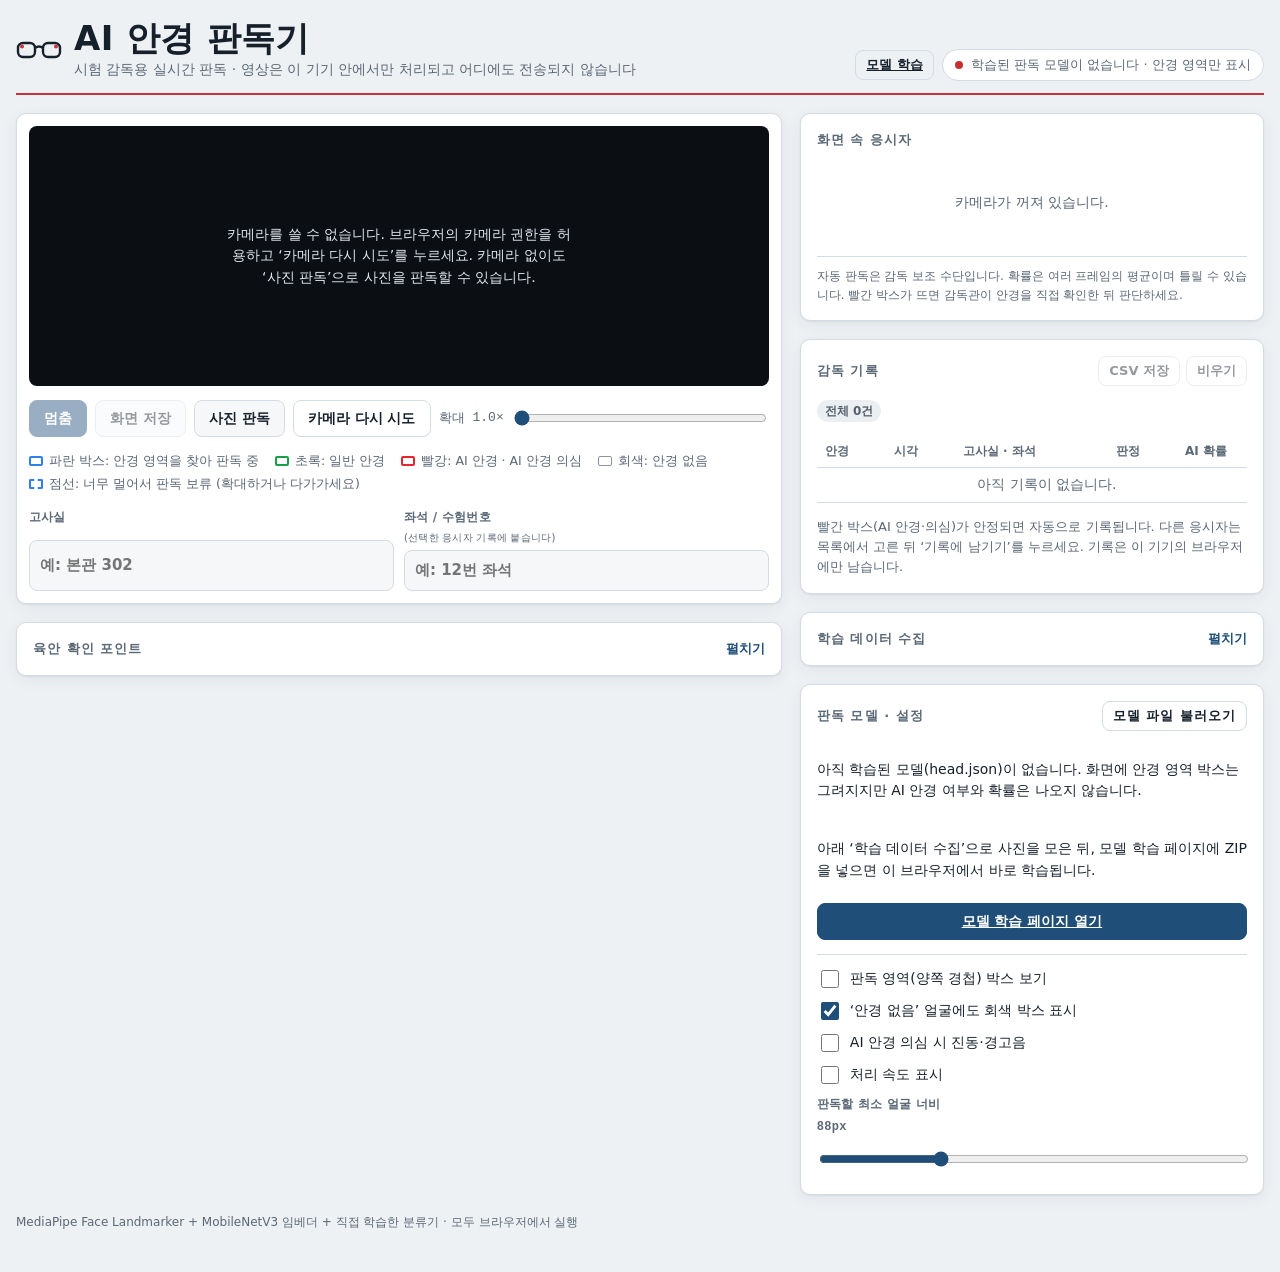
==== commit 5a3331eb: "브라우저 안 모델 학습 페이지 추가 - train.html: 수집한 ZIP이나 data 폴더를 넣으면 브라우저 안에서 학습해 head.json을 만든다.   사진은 기기 밖으로 나" ====
--- a/web/index.html
+++ b/web/index.html
@@ -26,7 +26,10 @@
         <p class="sub">시험 감독용 실시간 판독 · 영상은 이 기기 안에서만 처리되고 어디에도 전송되지 않습니다</p>
       </div>
     </div>
-    <span class="svc"><span class="dot" id="svcDot"></span><span id="svcText">판독 엔진 불러오는 중…</span></span>
+    <div class="toplinks">
+      <a class="btn ghost small" href="train.html">모델 학습</a>
+      <span class="svc"><span class="dot" id="svcDot"></span><span id="svcText">판독 엔진 불러오는 중…</span></span>
+    </div>
   </header>
 
   <div class="grid">
@@ -119,7 +122,7 @@
         <details class="check" id="collectBox">
           <summary id="h-collect">학습 데이터 수집 <span id="collectBadge" class="pill na" hidden></span></summary>
           <div class="collect">
-            <p class="hint">판독 정확도는 학습 사진에서 나옵니다. 동의를 받은 사람에게 안경을 씌우고 이 화면으로 비추면 얼굴 부분만 잘라 모아 둡니다. ZIP을 받아 <code>data/</code>에 풀고 <code>training/train.py</code>로 다시 학습하세요.</p>
+            <p class="hint">판독 정확도는 학습 사진에서 나옵니다. 동의를 받은 사람에게 안경을 씌우고 이 화면으로 비추면 얼굴 부분만 잘라 모아 둡니다. ZIP을 받아 <a href="train.html">모델 학습</a> 페이지에 넣으면 이 브라우저에서 바로 학습합니다.</p>
             <div class="fields">
               <label class="f" for="cLabel">정답
                 <select id="cLabel">
--- a/web/styles.css
+++ b/web/styles.css
@@ -237,3 +237,32 @@
   .stagepanel { padding: 8px; }
 }
 @media (prefers-reduced-motion: reduce) { .stage .mode.live i { animation: none; } }
+
+/* ---------------- training page ---------------- */
+.wrap.narrow { max-width: 980px; }
+header.top > a.btn { text-decoration: none; }
+.drop { border: 2px dashed var(--line); border-radius: 10px; padding: 18px; display: grid; gap: 10px; background: var(--surface-2); }
+.drop.over { border-color: var(--accent); background: color-mix(in srgb, var(--accent) 8%, var(--surface-2)); }
+.drop p { margin: 0; }
+#dataSummary { display: grid; gap: 8px; }
+#dataSummary table.log { min-width: 0; max-width: 520px; }
+.err { white-space: pre-line; }
+.progress { display: grid; gap: 6px; }
+.progress .pstage { font-weight: 700; font-size: 14px; }
+.progress .bar { height: 10px; border-radius: 5px; background: var(--surface-2); border: 1px solid var(--line); overflow: hidden; }
+.progress .bar i { display: block; height: 100%; width: 0; background: var(--accent); transition: width .3s; }
+.cards { display: grid; grid-template-columns: repeat(auto-fit, minmax(160px, 1fr)); gap: 10px; }
+.card { background: var(--surface-2); border: 1px solid var(--line); border-radius: 8px; padding: 10px 12px; display: grid; gap: 2px; }
+.card .ck { font-size: 12px; color: var(--muted); font-weight: 600; }
+.card .cv { font-size: 24px; }
+.card .cs { font-size: 11.5px; color: var(--muted); }
+#results { display: grid; gap: 14px; }
+table.cm { min-width: 0; max-width: 520px; }
+table.cm th { white-space: nowrap; }
+table.cm td.diag { color: var(--ok); font-weight: 700; } table.cm td.off { color: var(--ai); font-weight: 700; }
+table.log tr.chosen td { background: var(--sus-bg); font-weight: 700; }
+.gallery { display: grid; grid-template-columns: repeat(auto-fill, minmax(140px, 1fr)); gap: 8px; }
+.gallery figure { margin: 0; display: grid; gap: 3px; min-width: 0; }
+.gallery canvas { width: 100%; height: auto; aspect-ratio: 4 / 3; background: var(--surface-2); border-radius: 6px; border: 1px solid var(--line); }
+.gallery figcaption { font-size: 11px; color: var(--muted); overflow: hidden; text-overflow: ellipsis; white-space: nowrap; }
+.toplinks { display: flex; gap: 8px; align-items: center; flex-wrap: wrap; }
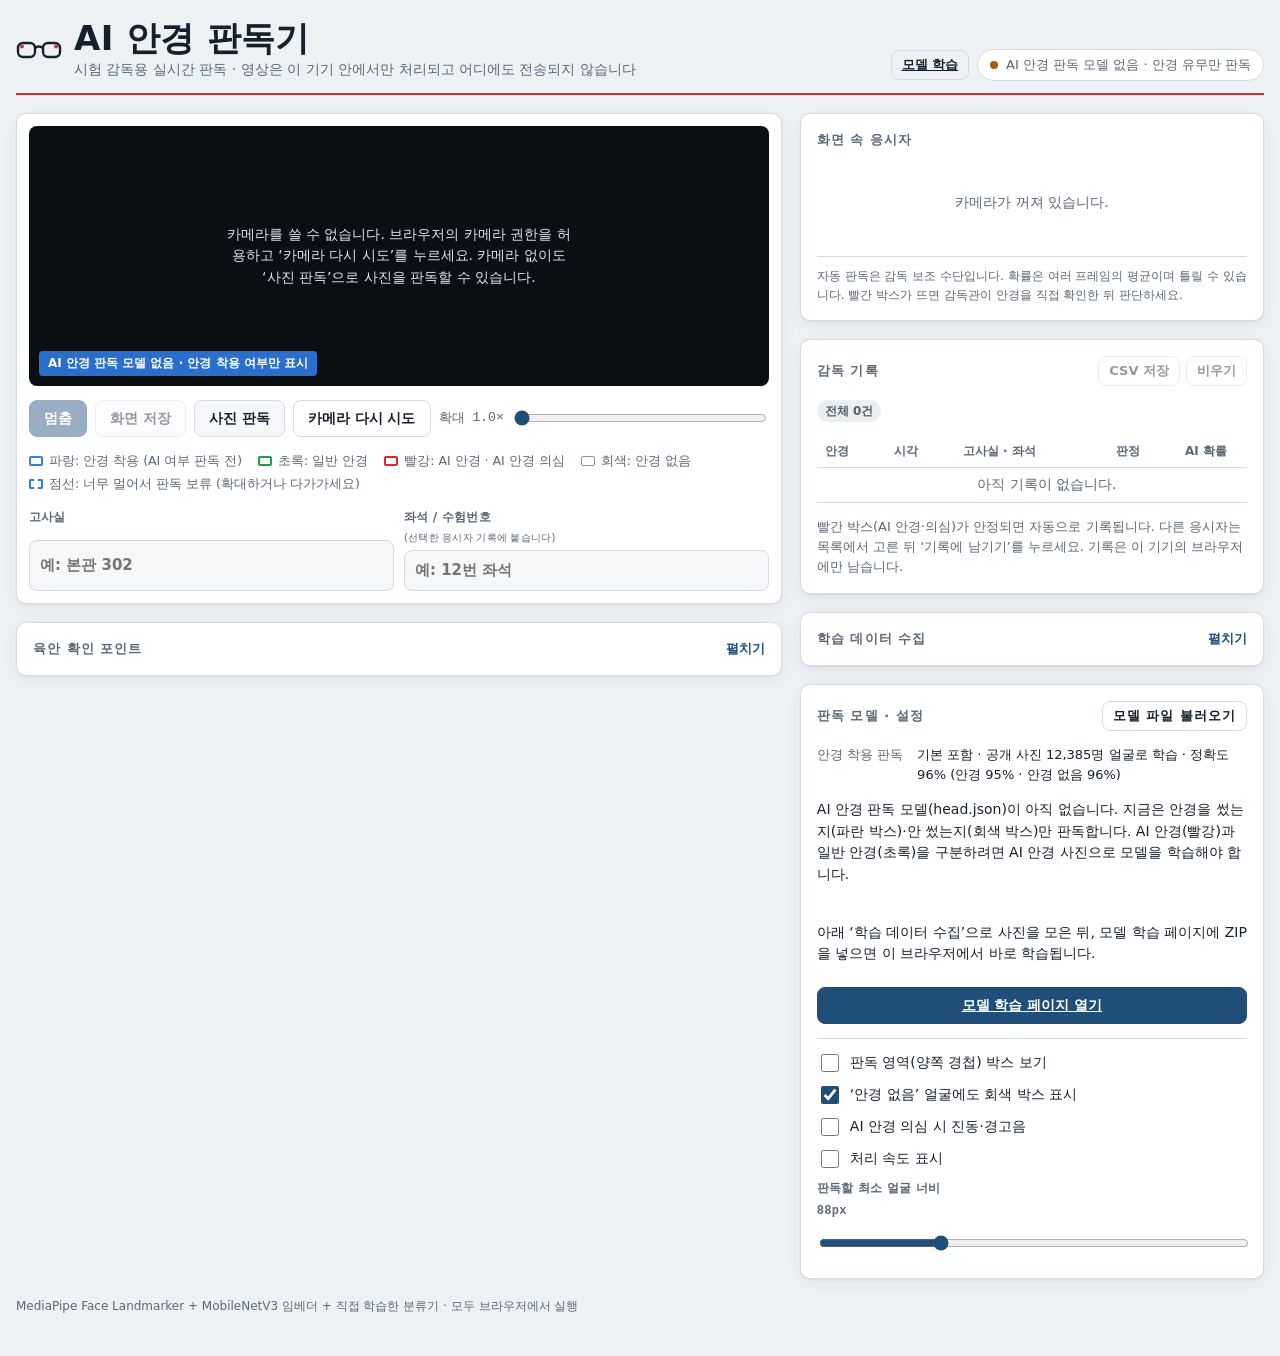
==== commit 78c1d14a: "기본 안경 착용 판독 모델: 학습 전에도 안경 유무를 구분 학습된 head.json이 없으면 모든 얼굴에 파란 박스가 나와 안경을 썼는지조차 구분하지 못했다.  - training" ====
--- a/web/index.html
+++ b/web/index.html
@@ -42,6 +42,9 @@
             <span class="mode" id="modeTag" hidden><i></i><span id="modeText">실시간</span></span>
             <span class="perf" id="perfTag" hidden></span>
           </div>
+          <div class="hud bottom">
+            <span class="nomodel" id="noModelTag" hidden></span>
+          </div>
           <div class="alert" id="alertBanner" role="alert" hidden></div>
           <div class="msg" id="stageMsg"><span class="spin"></span><p id="stageMsgText">카메라를 켜는 중입니다…</p></div>
         </div>
@@ -61,7 +64,7 @@
         </div>
 
         <ul class="legend" aria-label="박스 색 안내">
-          <li><i class="sw det"></i>파란 박스: 안경 영역을 찾아 판독 중</li>
+          <li><i class="sw det"></i>파랑: 안경 착용 (AI 여부 판독 전)</li>
           <li><i class="sw ok"></i>초록: 일반 안경</li>
           <li><i class="sw ai"></i>빨강: AI 안경 · AI 안경 의심</li>
           <li><i class="sw na"></i>회색: 안경 없음</li>
--- a/web/styles.css
+++ b/web/styles.css
@@ -60,7 +60,7 @@
 .svc { display: inline-flex; align-items: center; gap: 8px; font-size: 13px; color: var(--muted);
   background: var(--surface); border: 1px solid var(--line); border-radius: 999px; padding: 5px 12px; }
 .dot { width: 8px; height: 8px; border-radius: 50%; background: var(--na); }
-.dot.on { background: var(--ok); } .dot.off { background: var(--ai); }
+.dot.on { background: var(--ok); } .dot.off { background: var(--ai); } .dot.warn { background: var(--sus); }
 
 .grid { display: grid; grid-template-columns: minmax(0, 1.65fr) minmax(320px, 1fr); gap: 18px; align-items: start; }
 @media (max-width: 900px) { .grid { grid-template-columns: minmax(0, 1fr); } }
@@ -186,6 +186,9 @@
   background: #e5262f; color: #fff; font-weight: 700; font-size: 15px; padding: 9px 14px; border-radius: 8px;
   box-shadow: 0 6px 20px rgba(0,0,0,.35); text-align: center; }
 .stage .alert.info { background: rgba(20,28,38,.92); font-weight: 600; }
+.stage .hud.bottom { top: auto; bottom: 10px; }
+.stage .nomodel { font-size: 12px; font-weight: 600; color: #fff; background: rgba(47,128,237,.85); padding: 3px 9px; border-radius: 4px; }
+.prow.det .pb i { background: #2f80ed; }
 .stage .msg { position: absolute; inset: 0; display: flex; flex-direction: column; align-items: center; justify-content: center; text-align: center; padding: 24px; color: #dfe6ee; gap: 12px; }
 .stage .msg p { margin: 0; max-width: 40ch; font-size: 14px; }
 
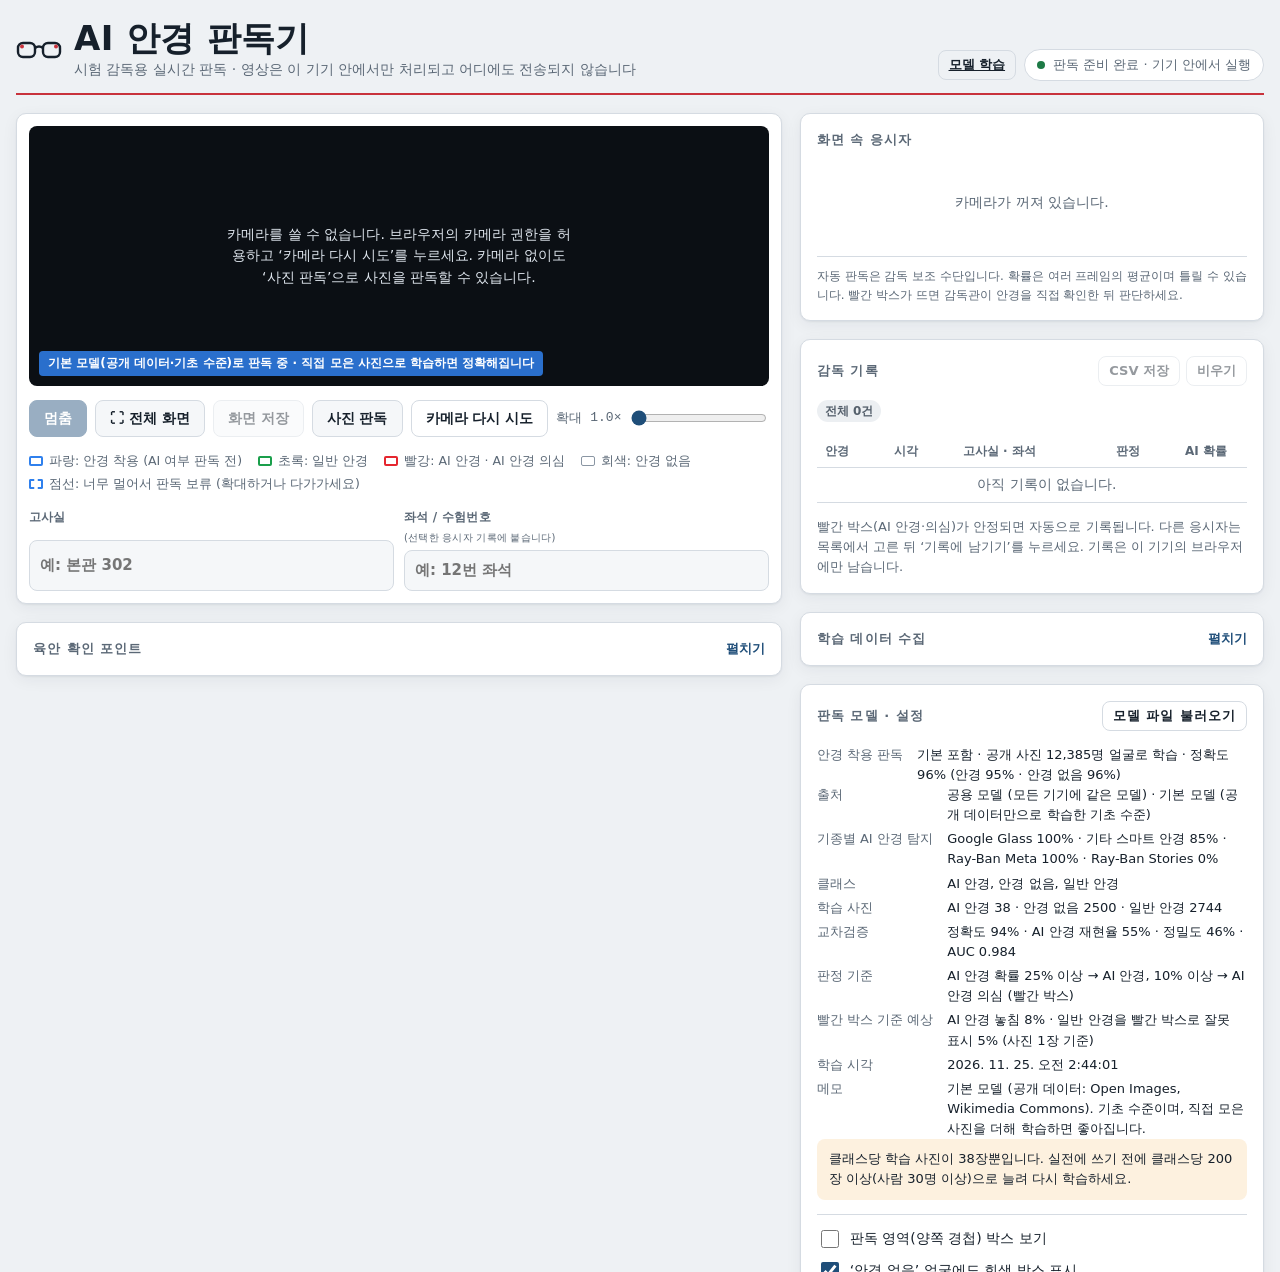
==== commit eefb291a: "카메라 전체 화면 모드, 학습 페이지에 지금까지 학습에 쓴 데이터 수 - 판독 화면 ‘⛶ 전체 화면’(F, 화면 두 번 누르기)을 추가했다.   - 카메라 화면이 기기 화면을 가득" ====
--- a/web/index.html
+++ b/web/index.html
@@ -46,11 +46,14 @@
             <span class="nomodel" id="noModelTag" hidden></span>
           </div>
           <div class="alert" id="alertBanner" role="alert" hidden></div>
+          <div class="fsgrab" aria-hidden="true"></div>
+          <div class="fshint" id="fsHint" aria-live="polite">아래로 쓸어내리면 원래 화면으로 돌아갑니다</div>
           <div class="msg" id="stageMsg"><span class="spin"></span><p id="stageMsgText">카메라를 켜는 중입니다…</p></div>
         </div>
 
         <div class="toolbar">
           <button id="pauseBtn" class="primary" disabled title="화면 멈춤 / 다시 시작 (스페이스바)">멈춤</button>
+          <button id="fsBtn" title="화면을 가득 채워 보기 (F) — 아래로 쓸어내리면 돌아옵니다">⛶ 전체 화면</button>
           <button id="snapBtn" disabled title="박스가 그려진 화면을 이 기기에 저장 (S)">화면 저장</button>
           <label class="btn" for="photoIn" title="사진 파일을 같은 방식으로 판독">사진 판독
             <input type="file" id="photoIn" accept="image/*">
--- a/web/styles.css
+++ b/web/styles.css
@@ -269,3 +269,41 @@
 .gallery canvas { width: 100%; height: auto; aspect-ratio: 4 / 3; background: var(--surface-2); border-radius: 6px; border: 1px solid var(--line); }
 .gallery figcaption { font-size: 11px; color: var(--muted); overflow: hidden; text-overflow: ellipsis; white-space: nowrap; }
 .toplinks { display: flex; gap: 8px; align-items: center; flex-wrap: wrap; }
+.card.mine { border-color: color-mix(in srgb, var(--accent) 45%, var(--line)); }
+.why { font-size: 13px; color: var(--sus); font-weight: 600; }
+.pending { display: grid; gap: 8px; background: var(--sus-bg); border-radius: 8px; padding: 12px; }
+.pending p { margin: 0; }
+.pthumbs { display: flex; flex-wrap: wrap; gap: 6px; align-items: center; }
+.pthumbs canvas { width: 96px; height: 72px; border-radius: 6px; background: var(--surface); border: 1px solid var(--line); }
+.share-ways { display: grid; grid-template-columns: repeat(auto-fit, minmax(280px, 1fr)); gap: 12px; }
+.share-ways .way { border: 1px solid var(--line); border-radius: 8px; padding: 12px; display: grid; gap: 8px; align-content: start; }
+.share-ways h3 { margin: 0; font-size: 15px; display: flex; gap: 8px; align-items: center; flex-wrap: wrap; }
+.tokenrow { display: grid; gap: 6px; }
+details.howto summary { cursor: pointer; font-size: 13px; color: var(--accent); }
+
+/* ---------------- full screen camera ---------------- */
+body.fs-on { overflow: hidden; overscroll-behavior: none; }
+.stage.fs { position: fixed; inset: 0; z-index: 1000; width: 100vw; height: 100vh !important; height: 100dvh !important;
+  border-radius: 0; background: #000; touch-action: none; overscroll-behavior: none; user-select: none; -webkit-user-select: none; }
+.stage.fs .hud, .stage.fs .msg .spin { display: none; }
+.stage.fs canvas { cursor: default; }
+.stage.fs .alert { bottom: max(18px, env(safe-area-inset-bottom)); }
+.fsgrab, .fshint { display: none; }
+.stage.fs .fsgrab { display: block; position: absolute; top: max(8px, env(safe-area-inset-top)); left: 50%; transform: translateX(-50%);
+  width: 44px; height: 5px; border-radius: 3px; background: rgba(255,255,255,.45); pointer-events: none; }
+.stage.fs .fshint { display: block; position: absolute; top: calc(max(8px, env(safe-area-inset-top)) + 14px); left: 50%; transform: translateX(-50%);
+  background: rgba(0,0,0,.65); color: #fff; font-size: 13px; padding: 6px 12px; border-radius: 999px; white-space: nowrap;
+  pointer-events: none; opacity: 0; transition: opacity .5s; }
+.stage.fs .fshint.show { opacity: 1; }
+@media (prefers-reduced-motion: reduce) { .stage.fs .fshint { transition: none; } }
+
+/* training data counts */
+#stats { display: grid; gap: 14px; }
+.stat-block { display: grid; gap: 6px; }
+.stat-block h3 { margin: 0; font-size: 14px; }
+table.counts-table { min-width: 0; max-width: 640px; }
+table.counts-table th, table.counts-table td { text-align: right; }
+table.counts-table th:first-child { text-align: left; font-weight: 600; color: var(--fg); }
+table.counts-table tr.sum td, table.counts-table tr.sum th { font-weight: 700; border-top: 2px solid var(--line); }
+table.counts-table tr.contrib td { color: var(--accent); font-weight: 600; }
+table.counts-table td.total { font-weight: 700; }
